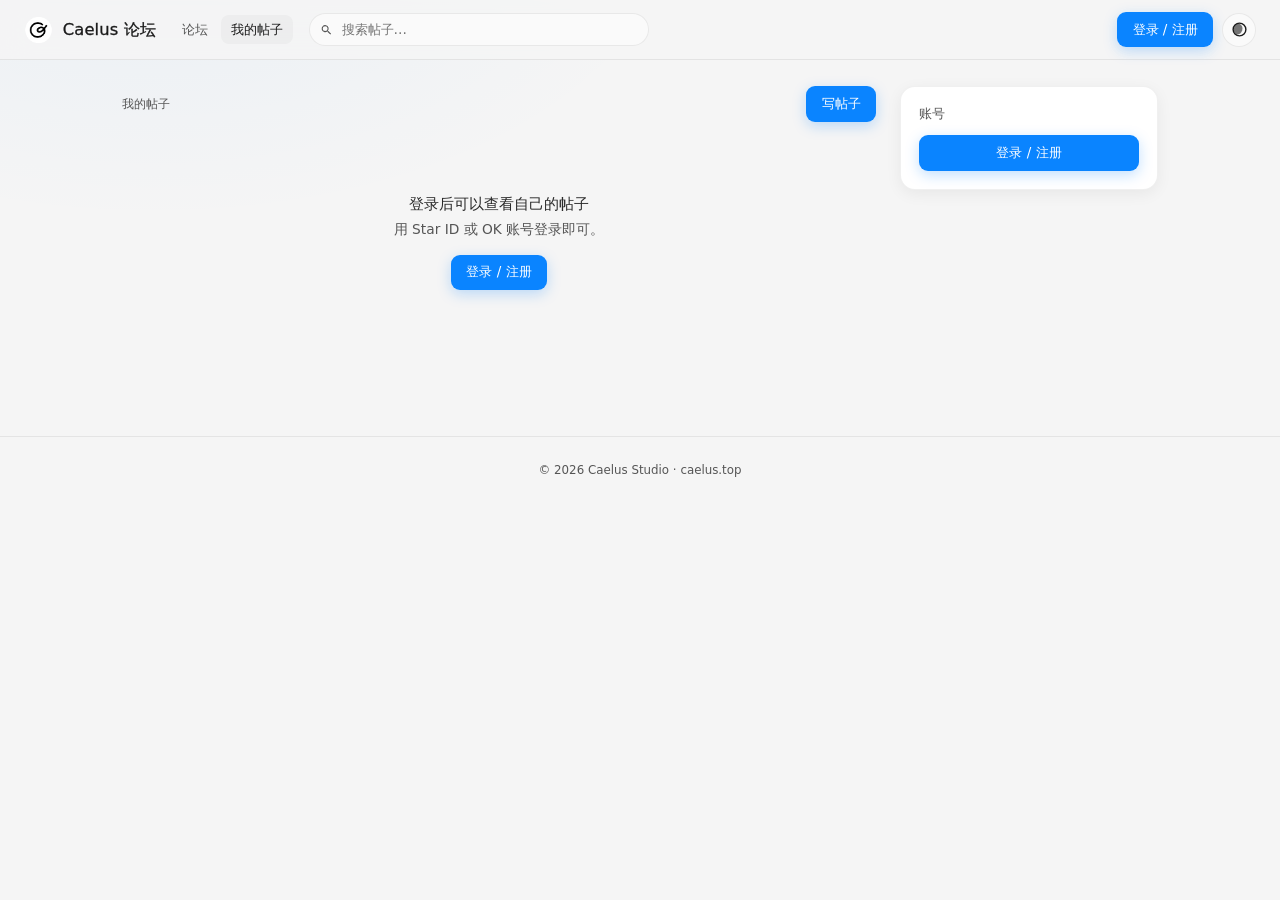
==== mine.html @ 3c16816c "蓝 V 挪到昵称右侧（卡片/顶栏/作者盒/评论四处插入点同步）" ====
<!DOCTYPE html>
<html lang="zh-CN">
<head>
<meta charset="UTF-8">
<meta name="viewport" content="width=device-width, initial-scale=1">
<title>我的帖子 · Caelus 论坛</title>
<link rel="icon" href="/assets/favicon.png" type="image/png">
<link rel="stylesheet" href="https://www.caelus.top/fonts/opposans40/result.css">
<link rel="stylesheet" href="/assets/forum.css?v=20261004g">
<script>(function(){try{var t=localStorage.getItem('theme')||(window.matchMedia('(prefers-color-scheme: dark)').matches?'dark':'light');document.documentElement.setAttribute('data-theme',t);}catch(e){}})();</script>
</head>
<body>
<div class="wrap">
  <div class="main">
    <div class="toolbar">
      <span class="count-note" id="note">我的帖子</span>
      <span class="grow"></span>
      <a class="btn btn-primary" href="/new.html">写帖子</a>
    </div>
    <div class="post-list" id="list"><div class="skel"></div><div class="skel"></div></div>
  </div>

  <aside class="side">
    <div class="card" id="meCard">
      <div class="card-title">账号</div>
      <div id="meBox" class="helper">加载中…</div>
    </div>
  </aside>
</div>

<footer class="foot">
  © 2026 Caelus Studio · <a href="https://www.caelus.top/">caelus.top</a>
</footer>

<script src="/assets/forum.js?v=20261004g"></script>
<script>
(function () {
  var listEl = Forum.q('#list');

  function card(p) {
    return '<a class="post-card" href="/post.html?id=' + encodeURIComponent(p.id) + '"' +
      (p.hidden ? ' style="opacity:.55"' : '') + '>' +
      '<div class="pc-head">' +
        '<div class="who">' + (p.category ? '<span class="cat-badge">' + Forum.esc(p.category) + '</span>' : '') +
          '<b>' + Forum.esc(p.title) + '</b>' + (p.hidden ? '<span class="tag plain">已删除</span>' : '') + '</div>' +
        '<span class="pc-time">' + Forum.timeAgo(p.createdAt) + '</span>' +
      '</div>' +
      (p.excerpt ? '<p class="pc-excerpt">' + Forum.esc(p.excerpt) + '</p>' : '') +
      '<div class="pc-foot">' +
        '<div class="tags">' + Forum.tagsHtml(p.tags) + '</div>' +
        '<div class="pc-stats">' +
          '<i><svg viewBox="0 0 24 24"><path d="M12 21s-7.5-4.6-9.3-8.5C1.2 9.2 3 5.9 6.3 5.3c2-.4 4 .5 5.7 2.6 1.7-2.1 3.7-3 5.7-2.6 3.3.6 5.1 3.9 3.6 7.2C19.5 16.4 12 21 12 21z"/></svg>' + p.likes + '</i>' +
          '<i>' + p.comments + ' 条评论</i>' +
          '<i>' + (p.views || 0) + ' 次阅读</i>' +
        '</div>' +
      '</div>' +
    '</a>';
  }

  function renderMe() {
    var u = Forum.me();
    var box = Forum.q('#meBox');
    if (!u) { box.innerHTML = '<button class="btn btn-primary" id="mLogin" style="width:100%">登录 / 注册</button>'; Forum.q('#mLogin').onclick = function () { Forum.openLogin(); }; return; }
    box.innerHTML =
      '<div class="who" style="margin-bottom:6px">' + Forum.avatarHtml(u, 'lg') + '<div><div style="font-size:.86rem">' + Forum.esc(u.nickname || 'Star ID 用户') +  + Forum.vBadge(u) + '</div>' +
        '<div style="font-size:.7rem;color:var(--text-muted);font-family:ui-monospace,Menlo,monospace">' + Forum.esc(u.starId || '') + '</div></div></div>' +
      '<a class="btn btn-ghost" href="https://www.caelus.top/account/" style="width:100%;margin-top:10px">账号中心</a>';
  }

  function load() {
    renderMe();
    if (!Forum.me()) {
      listEl.innerHTML = '<div class="empty"><b>登录后可以查看自己的帖子</b>' +
        '用 Star ID 或 OK 账号登录即可。<div style="margin-top:16px"><button class="btn btn-primary" id="lLogin">登录 / 注册</button></div></div>';
      Forum.q('#lLogin').onclick = function () { Forum.openLogin(); };
      return;
    }
    var p = new URLSearchParams({ token: Forum.token() });
    Forum.api('/api/forum/mine?' + p.toString()).then(function (d) {
      if (!d || !d.ok) { listEl.innerHTML = '<div class="empty"><b>加载失败</b>' + Forum.esc((d && d.error) || '') + '</div>'; return; }
      Forum.q('#note').textContent = '我的帖子 · 共 ' + d.total + ' 篇';
      if (!d.posts.length) {
        listEl.innerHTML = '<div class="empty"><b>还没有发过帖子</b>去论坛看看，或者直接写一篇。<div style="margin-top:16px"><a class="btn btn-primary" href="/new.html">写帖子</a></div></div>';
        return;
      }
      listEl.innerHTML = d.posts.map(card).join('');
    }).catch(function () { listEl.innerHTML = '<div class="empty"><b>网络异常</b>请稍后刷新重试。</div>'; });
  }

  Forum.init({
    active: 'mine',
    onReady: load,
    onLogin: load
  });
})();
</script>
</body>
</html>
---- assets/forum.css ----
/* Caelus 论坛 —— 主题变量沿用主站 theme.css，保证全站观感一致 */
:root {
  --bg-primary: #0b0b0b;
  --bg-secondary: #0b0b0b;
  --bg-card: #111;
  --bg-elevated: #171717;
  --text-primary: #f0f0f0;
  --text-secondary: #d0d0d0;
  --text-muted: #888;
  --border-color: rgba(255,255,255,0.06);
  --border-card: rgba(255,255,255,0.06);
  --shadow-card: 0 4px 16px rgba(0,0,0,0.3);
  --shadow-pop: 0 18px 50px rgba(0,0,0,0.55);
  --tag-bg: #0a1e33;
  --tag-color: #7db8e8;
  --tag-border: rgba(80,160,220,0.15);
  --accent: #0a84ff;
  --accent-soft: rgba(10,132,255,0.13);
  --accent-line: rgba(10,132,255,0.35);
  --danger: #ff6b6b;
  --card-hover-border: rgba(255,255,255,0.13);
  --input-bg: rgba(255,255,255,0.035);
  --hover-bg: rgba(255,255,255,0.045);
  --avatar-bg: #232323;
  --glow: rgba(10,132,255,0.07);
}
[data-theme="light"] {
  --bg-primary: #f5f5f5;
  --bg-secondary: #ffffff;
  --bg-card: #ffffff;
  --bg-elevated: #ffffff;
  --text-primary: #1a1a1a;
  --text-secondary: #2a2a2a;
  --text-muted: #555;
  --border-color: rgba(0,0,0,0.07);
  --border-card: rgba(0,0,0,0.06);
  --shadow-card: 0 4px 16px rgba(0,0,0,0.06);
  --shadow-pop: 0 18px 50px rgba(0,0,0,0.16);
  --tag-bg: #e6f0ff;
  --tag-color: #0a4a7a;
  --tag-border: rgba(30,120,200,0.15);
  --accent: #0a84ff;
  --accent-soft: rgba(10,132,255,0.1);
  --accent-line: rgba(10,132,255,0.3);
  --danger: #d93636;
  --card-hover-border: rgba(0,0,0,0.13);
  --input-bg: #fafafa;
  --hover-bg: rgba(0,0,0,0.03);
  --avatar-bg: #e8e8e8;
  --glow: rgba(10,132,255,0.05);
}

* { box-sizing: border-box; }
html, body { margin: 0; padding: 0; }
body {
  background: var(--bg-primary);
  color: var(--text-primary);
  font-family: 'OPPO Sans 4.0', 'PingFang SC', 'Microsoft YaHei', system-ui, sans-serif;
  font-weight: 400;
  -webkit-font-smoothing: antialiased;
  min-height: 100vh;
  background-image: radial-gradient(760px 420px at 12% -8%, var(--glow), transparent 70%);
  background-attachment: fixed;
}
h1, h2, h3, h4 { font-weight: 500; -webkit-text-stroke: .3px currentColor; margin: 0; }
a { color: inherit; text-decoration: none; }
button { font-family: inherit; }
input, textarea, select { font-family: inherit; }
::selection { background: var(--accent-soft); }

::-webkit-scrollbar { width: 8px; height: 8px; }
::-webkit-scrollbar-track { background: transparent; }
::-webkit-scrollbar-thumb { background: rgba(255,255,255,0.22); border-radius: 4px; }
[data-theme="light"] ::-webkit-scrollbar-thumb { background: rgba(0,0,0,0.2); }

/* ===== 顶栏 ===== */
.topbar {
  position: sticky; top: 0; z-index: 60;
  display: flex; align-items: center; gap: 16px;
  padding: 12px 24px;
  border-bottom: 1px solid var(--border-color);
  background: rgba(11,11,11,0.82);
  backdrop-filter: blur(14px); -webkit-backdrop-filter: blur(14px);
}
[data-theme="light"] .topbar { background: rgba(245,245,245,0.85); }
.tb-brand { display: flex; align-items: center; gap: 10px; flex: none; }
.tb-brand img { height: 26px; width: auto; }
.tb-brand b { font-size: 1.02rem; font-weight: 500; letter-spacing: .01em; -webkit-text-stroke: .3px currentColor; }
.tb-brand span { font-size: .72rem; color: var(--text-muted); }
.tb-nav { display: flex; align-items: center; gap: 4px; flex: none; }
.tb-nav a {
  font-size: .84rem; color: var(--text-muted); padding: .34rem .6rem; border-radius: 8px;
  transition: color .2s, background .2s;
}
.tb-nav a:hover { color: var(--text-primary); background: var(--hover-bg); }
.tb-nav a.on { color: var(--text-primary); background: var(--hover-bg); }
.tb-search { flex: 1 1 auto; max-width: 340px; position: relative; }
.tb-search input {
  width: 100%; padding: .5rem .8rem .5rem 2rem; border-radius: 999px;
  border: 1px solid var(--border-color); background: var(--input-bg); color: var(--text-primary);
  font-size: .84rem; outline: none; transition: border-color .2s, background .2s;
}
.tb-search input:focus { border-color: var(--accent-line); background: var(--bg-card); }
.tb-search svg { position: absolute; left: 11px; top: 50%; transform: translateY(-50%); width: 13px; height: 13px; fill: var(--text-muted); }
.tb-right { display: flex; align-items: center; gap: 9px; flex: none; margin-left: auto; }

.btn {
  display: inline-flex; align-items: center; justify-content: center; gap: 6px;
  padding: .48rem .9rem; border-radius: 9px; border: 1px solid transparent;
  font-size: .84rem; background: transparent; color: var(--text-primary);
  cursor: pointer; transition: all .2s; white-space: nowrap;
}
.btn-primary { background: var(--accent); color: #fff; box-shadow: 0 4px 14px rgba(10,132,255,0.25); }
.btn-primary:hover { filter: brightness(1.08); transform: translateY(-1px); }
.btn-ghost { border-color: var(--border-color); background: var(--input-bg); color: var(--text-secondary); }
.btn-ghost:hover { border-color: var(--card-hover-border); color: var(--text-primary); }
.btn:disabled { opacity: .55; cursor: default; transform: none; }

.theme-toggle {
  width: 34px; height: 34px; border-radius: 50%; flex: none;
  display: flex; align-items: center; justify-content: center;
  background: var(--input-bg); border: 1px solid var(--border-color);
  color: var(--text-primary); cursor: pointer; transition: all .25s;
}
.theme-toggle:hover { transform: scale(1.07); }
.theme-toggle svg { width: 17px; height: 17px; fill: currentColor; transition: transform .4s cubic-bezier(.34,1.56,.64,1); }
.theme-toggle:hover svg { transform: rotate(30deg); }

.me-chip { display: flex; align-items: center; gap: 8px; padding: 3px 9px 3px 3px; border-radius: 999px; border: 1px solid var(--border-color); background: var(--input-bg); cursor: pointer; }
.me-chip:hover { border-color: var(--card-hover-border); }
.me-chip b { font-size: .8rem; font-weight: 400; max-width: 96px; overflow: hidden; text-overflow: ellipsis; white-space: nowrap; }

/* ===== 布局 ===== */
.wrap {
  max-width: 1080px; margin: 0 auto; padding: 26px 22px 90px;
  display: grid; grid-template-columns: minmax(0,1fr) 258px; gap: 24px; align-items: start;
}
.main { min-width: 0; }
.side { display: flex; flex-direction: column; gap: 16px; position: sticky; top: 74px; }

.card {
  background: var(--bg-card); border: 1px solid var(--border-card); border-radius: 15px;
  box-shadow: var(--shadow-card); padding: 18px;
}
.card-title {
  display: flex; align-items: center; justify-content: space-between;
  font-size: .82rem; color: var(--text-muted); margin-bottom: 12px; letter-spacing: .02em;
}

/* ===== 工具栏 ===== */
.toolbar { display: flex; align-items: center; gap: 10px; margin-bottom: 16px; flex-wrap: wrap; }
.seg { display: flex; gap: 2px; padding: 3px; border-radius: 10px; background: var(--input-bg); border: 1px solid var(--border-color); }
.seg button {
  border: 0; background: transparent; color: var(--text-muted); font-size: .82rem;
  padding: .34rem .78rem; border-radius: 7px; cursor: pointer; transition: all .2s;
}
.seg button.on { background: var(--bg-card); color: var(--text-primary); box-shadow: 0 2px 8px rgba(0,0,0,0.18); }
.toolbar .grow { flex: 1 1 auto; }
.count-note { font-size: .78rem; color: var(--text-muted); }

/* ===== 帖子列表 ===== */
.post-list { display: flex; flex-direction: column; gap: 12px; }
.post-card {
  display: block; background: var(--bg-card); border: 1px solid var(--border-card);
  border-radius: 15px; padding: 17px 18px; box-shadow: var(--shadow-card);
  transition: border-color .2s, transform .2s, box-shadow .2s;
}
.post-card:hover { border-color: var(--card-hover-border); transform: translateY(-1px); box-shadow: 0 10px 26px rgba(0,0,0,0.22); }
[data-theme="light"] .post-card:hover { box-shadow: 0 10px 26px rgba(0,0,0,0.09); }
.pc-head { display: flex; align-items: center; gap: 9px; margin-bottom: 10px; }
.pc-head .pc-time { font-size: .74rem; color: var(--text-muted); margin-left: auto; flex: none; }
.pc-title { font-size: 1.02rem; line-height: 1.45; margin-bottom: 7px; }
.post-card:hover .pc-title { color: var(--accent); }
.pc-excerpt {
  font-size: .84rem; line-height: 1.68; color: var(--text-secondary);
  display: -webkit-box; -webkit-line-clamp: 2; -webkit-box-orient: vertical; overflow: hidden;
  margin-bottom: 12px;
}
.pc-foot { display: flex; align-items: center; gap: 8px; flex-wrap: wrap; }
.pc-stats { margin-left: auto; display: flex; align-items: center; gap: 14px; font-size: .78rem; color: var(--text-muted); flex: none; }
mark.hl {
  background: var(--accent-soft); color: inherit;
  border-radius: 3px; padding: 0 1px;
}
.match-note {
  font-size: .76rem; line-height: 1.6; color: var(--text-muted);
  margin: -4px 0 12px; padding-left: 8px; border-left: 2px solid var(--border-color);
  display: -webkit-box; -webkit-line-clamp: 2; -webkit-box-orient: vertical; overflow: hidden;
}
.match-note mark.hl { color: var(--text-secondary); }
.pc-stats i { display: inline-flex; align-items: center; gap: 5px; font-style: normal; }
.pc-stats svg { width: 13px; height: 13px; fill: currentColor; opacity: .8; }
.pc-stats .liked { color: var(--accent); }
.pc-stats .liked svg { opacity: 1; }

/* ===== 标签 ===== */
.tags { display: flex; gap: 6px; flex-wrap: wrap; }
.tag {
  font-size: .72rem; padding: .2rem .55rem; border-radius: 999px;
  background: var(--tag-bg); color: var(--tag-color); border: 1px solid var(--tag-border);
  transition: filter .2s; cursor: pointer;
}
.tag:hover { filter: brightness(1.18); }
.tag.plain { background: var(--input-bg); color: var(--text-muted); border-color: var(--border-color); }
.tag-list { display: flex; flex-wrap: wrap; gap: 7px; }
.tag-list .tag { display: inline-flex; align-items: center; gap: 5px; }
.tag-list .tag em { font-style: normal; opacity: .6; font-size: .68rem; }

/* ===== 头像 ===== */
.av {
  width: 27px; height: 27px; border-radius: 50%; flex: none; object-fit: cover;
  background: var(--avatar-bg); display: inline-flex; align-items: center; justify-content: center;
  font-size: .74rem; color: var(--text-secondary); overflow: hidden;
  border: 1px solid var(--border-color);
}
.av.sm { width: 22px; height: 22px; font-size: .68rem; }
.av.lg { width: 38px; height: 38px; font-size: .92rem; }
/* 认证蓝 V（跟在昵称右侧） */
.vbadge { display: inline-flex; flex: none; width: 15px; height: 15px; vertical-align: middle; margin-left: 4px; }
.vbadge svg { width: 100%; height: 100%; display: block; }
b + .vbadge { margin-left: -4px; margin-right: -4px; }
.who { display: flex; align-items: center; gap: 8px; min-width: 0; }
.who b { font-weight: 400; font-size: .82rem; white-space: nowrap; }
.who .sid { font-size: .7rem; color: var(--text-muted); font-family: ui-monospace, SFMono-Regular, Menlo, monospace; }

/* ===== 主题标签条 ===== */
/* ===== 行标签（分类 / 话题，避免两行混淆） ===== */
.row-label {
  flex: none; align-self: center; font-size: .72rem; color: var(--text-muted);
  padding: .3rem .15rem .3rem 0; letter-spacing: .08em; user-select: none;
}
.chips { display: flex; gap: 8px; flex-wrap: wrap; margin-bottom: 16px; }
.chip {
  font-size: .78rem; padding: .3rem .7rem; border-radius: 999px; cursor: pointer;
  border: 1px solid var(--border-color); background: var(--input-bg); color: var(--text-muted);
  transition: all .2s;
}
.chip:hover { color: var(--text-primary); border-color: var(--card-hover-border); }
.chip.on { background: var(--accent-soft); border-color: var(--accent-line); color: var(--accent); }

/* ===== 帖子详情 ===== */
.post-full { padding: 24px 24px 20px; }
.post-full h1 { font-size: 1.42rem; line-height: 1.42; margin-bottom: 14px; }
.post-full .pc-head { margin-bottom: 0; }
.post-body {
  font-size: .94rem; line-height: 1.85; color: var(--text-secondary);
  white-space: pre-wrap; word-break: break-word; margin: 18px 0 4px;
}
.post-body a { color: var(--accent); text-decoration: underline; text-underline-offset: 3px; }
.content-bar {
  display: flex; align-items: center; gap: 10px; margin-top: 20px; padding-top: 16px;
  border-top: 1px solid var(--border-color);
}
.like-btn {
  display: inline-flex; align-items: center; gap: 6px; padding: .42rem .85rem; border-radius: 999px;
  border: 1px solid var(--border-color); background: var(--input-bg); color: var(--text-secondary);
  font-size: .82rem; cursor: pointer; transition: all .2s;
}
.like-btn:hover { border-color: var(--accent-line); color: var(--accent); }
.like-btn.on { background: var(--accent-soft); border-color: var(--accent-line); color: var(--accent); }
.like-btn svg { width: 14px; height: 14px; fill: currentColor; }

/* ===== 评论 ===== */
.cmt { display: flex; gap: 11px; padding: 15px 0; border-top: 1px solid var(--border-color); }
.cmt:first-child { border-top: 0; }
.cmt-main { flex: 1 1 auto; min-width: 0; }
.cmt-body { font-size: .86rem; line-height: 1.75; color: var(--text-secondary); white-space: pre-wrap; word-break: break-word; margin: 6px 0 0; }
.cmt-foot { display: flex; align-items: center; gap: 14px; margin-top: 7px; font-size: .74rem; color: var(--text-muted); }
.cmt-foot button { border: 0; background: transparent; color: inherit; cursor: pointer; font-size: .74rem; padding: 0; display: inline-flex; align-items: center; gap: 4px; }
.cmt-foot button:hover { color: var(--accent); }
.cmt-foot .on { color: var(--accent); }
.cmt-foot svg { width: 12px; height: 12px; fill: currentColor; }
.reply-ref { font-size: .74rem; color: var(--text-muted); margin-top: 4px; }
.reply-ref b { color: var(--accent); font-weight: 400; }

/* ===== 编辑器 ===== */
.editor { padding: 18px; }
.editor input[type="text"], .editor textarea, .field input, .field textarea {
  width: 100%; border: 1px solid var(--border-color); border-radius: 11px;
  background: var(--input-bg); color: var(--text-primary); padding: .62rem .8rem;
  font-size: .88rem; outline: none; transition: border-color .2s, background .2s;
}
.editor input[type="text"]:focus, .editor textarea:focus, .field input:focus, .field textarea:focus {
  border-color: var(--accent-line); background: var(--bg-card);
}
.editor textarea { min-height: 230px; resize: vertical; line-height: 1.7; }
.editor input.title-in { font-size: 1.02rem; font-weight: 500; -webkit-text-stroke: .3px currentColor; }
.ed-field { margin-bottom: 12px; }
.ed-label { font-size: .78rem; color: var(--text-muted); margin-bottom: 7px; }
.ed-foot { display: flex; align-items: center; gap: 12px; margin-top: 14px; flex-wrap: wrap; }
.helper { font-size: .74rem; color: var(--text-muted); }

/* ===== 空态 / 加载 ===== */
.empty { text-align: center; padding: 56px 20px; color: var(--text-muted); font-size: .86rem; }
.empty b { display: block; font-size: .95rem; color: var(--text-secondary); font-weight: 400; margin-bottom: 6px; }
.skel { height: 96px; border-radius: 15px; border: 1px solid var(--border-card); background: var(--bg-card); opacity: .55; animation: pulse 1.4s infinite ease-in-out; }
@keyframes pulse { 0%,100% { opacity: .45 } 50% { opacity: .8 } }

/* ===== 弹窗 ===== */
.modal {
  position: fixed; inset: 0; z-index: 200; display: flex; align-items: center; justify-content: center;
  background: rgba(0,0,0,0.6); backdrop-filter: blur(4px); padding: 20px;
}
.modal[hidden] { display: none; }
.modal-box {
  width: 100%; max-width: 400px; background: var(--bg-elevated); border: 1px solid var(--border-color);
  border-radius: 18px; padding: 24px; box-shadow: var(--shadow-pop);
}
.modal-box h3 { font-size: 1.02rem; margin-bottom: 6px; }
.modal-box .sub { font-size: .78rem; color: var(--text-muted); line-height: 1.6; margin-bottom: 18px; }
.field { margin-bottom: 12px; }
.field label { display: block; font-size: .78rem; color: var(--text-muted); margin-bottom: 5px; }
.ok-btn {
  width: 100%; display: flex; align-items: center; justify-content: center; gap: 9px;
  padding: .62rem; border-radius: 11px; border: 1px solid var(--border-color);
  background: var(--input-bg); color: var(--text-primary); font-size: .86rem;
  cursor: pointer; transition: all .2s; margin-top: 4px;
}
.ok-btn:hover { border-color: var(--accent-line); }
.ok-btn img { height: 17px; width: auto; border-radius: 4px; }
.divider { display: flex; align-items: center; gap: 10px; margin: 16px 0 12px; color: var(--text-muted); font-size: .72rem; }
.divider::before, .divider::after { content: ''; flex: 1 1 auto; height: 1px; background: var(--border-color); }
.msg { font-size: .78rem; line-height: 1.6; margin: 10px 0 0; min-height: 1.2em; }
.msg.err { color: var(--danger); }
.msg.ok { color: #3fbf7f; }
.link-btn { border: 0; background: transparent; color: var(--accent); font-size: .78rem; cursor: pointer; padding: 0; }
.link-btn:hover { text-decoration: underline; }

/* ===== 页脚 ===== */
.foot {
  border-top: 1px solid var(--border-color); padding: 22px 24px 30px;
  text-align: center; font-size: .74rem; color: var(--text-muted); line-height: 1.9;
}
.foot a:hover { color: var(--text-secondary); }

/* ===== 响应式 ===== */
@media (max-width: 900px) {
  .wrap { grid-template-columns: 1fr; gap: 18px; padding: 18px 15px 70px; }
  .side { position: static; }
  .tb-nav { display: none; }
  .tb-search { max-width: none; }
  .post-full { padding: 20px 17px 16px; }
  .post-full h1 { font-size: 1.24rem; }
}
@media (max-width: 620px) {
  .topbar { padding: 10px 14px; gap: 10px; }
  .tb-search { order: 3; flex-basis: 100%; max-width: none; }
  .topbar { flex-wrap: wrap; }
  .me-chip b { display: none; }
  .pc-time { font-size: .7rem; }
  .md-bar { flex-wrap: wrap; }
}

/* ===== 自定义圆形光标（与主站一致） ===== */
html, body { cursor: none; }
a, button, .post-card, .chip, .tag, .me-chip, .theme-toggle, .card-title { cursor: none !important; }
input, textarea, select, [contenteditable="true"] { cursor: auto !important; }
.custom-cursor {
  position: fixed; top: 0; left: 0; width: 20px; height: 20px;
  border-radius: 50%; background: rgba(255,255,255,0.15);
  backdrop-filter: blur(6px); -webkit-backdrop-filter: blur(6px);
  border: 1px solid rgba(255,255,255,0.3); box-shadow: 0 0 20px rgba(255,255,255,0.05);
  pointer-events: none; z-index: 9999; transform: translate(-50%,-50%);
  transition: width .2s, height .2s, background .2s, border-color .2s, opacity .2s;
  opacity: 0; will-change: transform;
}
.custom-cursor.on { opacity: 1; }
[data-theme="light"] .custom-cursor {
  background: rgba(0,0,0,0.06); border-color: rgba(0,0,0,0.15); box-shadow: 0 0 20px rgba(0,0,0,0.03);
}
.custom-cursor.clicked { width: 8px; height: 8px; background: rgba(255,255,255,0.3); border-color: rgba(255,255,255,0.6); }
[data-theme="light"] .custom-cursor.clicked { background: rgba(0,0,0,0.15); border-color: rgba(0,0,0,0.3); }
.custom-cursor.hover { width: 28px; height: 28px; background: rgba(255,255,255,0.08); border-color: rgba(255,255,255,0.15); }
[data-theme="light"] .custom-cursor.hover { background: rgba(0,0,0,0.04); border-color: rgba(0,0,0,0.08); }
/* 按下优先于悬停：否则点链接时被 .hover 覆盖，看不出按下反馈 */
.custom-cursor.hover.clicked { width: 8px; height: 8px; }
.custom-cursor.over-text { opacity: 0; }
@media (pointer: coarse) {
  .custom-cursor { display: none !important; }
  html, body, a, button { cursor: auto !important; }
}

/* ===== 帖子分类 ===== */
.cat-chips { display: flex; gap: 7px; flex-wrap: wrap; margin-bottom: 9px; }
.cat-chip {
  border: 1px solid var(--border-color); background: var(--input-bg); color: var(--text-secondary);
  border-radius: 999px; padding: .28rem .74rem; font-size: .8rem; cursor: pointer;
  transition: all .2s; font-family: inherit;
}
.cat-chip:hover { border-color: var(--card-hover-border); color: var(--text-primary); }
.cat-chip.on { background: var(--accent-soft); border-color: var(--accent-line); color: var(--accent); }
.cat-chip em { font-style: normal; opacity: .55; margin-left: 4px; font-size: .72rem; }
.cat-badge {
  display: inline-flex; align-items: center; padding: 1px 8px; border-radius: 6px;
  font-size: .72rem; line-height: 1.7; background: var(--accent-soft); color: var(--accent);
  border: 1px solid var(--accent-line); white-space: nowrap; flex: none;
}
.cat-picker { display: flex; gap: 7px; flex-wrap: wrap; }
.cat-picker button {
  border: 1px solid var(--border-color); background: var(--input-bg); color: var(--text-secondary);
  border-radius: 999px; padding: .32rem .82rem; font-size: .82rem; cursor: pointer;
  transition: all .2s; font-family: inherit;
}
.cat-picker button:hover { border-color: var(--card-hover-border); color: var(--text-primary); }
.cat-picker button.on { background: var(--accent-soft); border-color: var(--accent-line); color: var(--accent); }

/* ===== Markdown 渲染（帖子正文 / 评论） ===== */
.post-body, .cmt-body { white-space: normal; }
.post-body > *:first-child, .cmt-body > *:first-child { margin-top: 0; }
.post-body > *:last-child, .cmt-body > *:last-child { margin-bottom: 0; }
.post-body p, .cmt-body p { margin: 0 0 .8em; }
.post-body p:last-child, .cmt-body p:last-child { margin-bottom: 0; }
.md-h {
  font-weight: 500; -webkit-text-stroke: .3px currentColor; line-height: 1.45;
  color: var(--text-primary); margin: 1.3em 0 .5em;
}
.md-h1 { font-size: 1.3rem; }
.md-h2 { font-size: 1.15rem; }
.md-h3 { font-size: 1.03rem; }
.md-h4, .md-h5, .md-h6 { font-size: .95rem; }
.md-quote {
  margin: .9em 0; padding: .55em .9em; border-left: 2px solid var(--accent-line);
  background: var(--input-bg); border-radius: 0 9px 9px 0; color: var(--text-muted);
}
.md-list { margin: .8em 0; padding-left: 1.4em; }
.md-list li { margin: .26em 0; }
.md-hr { border: 0; border-top: 1px solid var(--border-color); margin: 1.5em 0; }
.md-icode {
  font-family: ui-monospace, SFMono-Regular, Menlo, monospace; font-size: .86em;
  padding: .12em .38em; border-radius: 5px; background: var(--input-bg);
  border: 1px solid var(--border-color);
}
.md-pre {
  margin: .9em 0; padding: .8em 1em; border-radius: 11px; overflow-x: auto;
  background: var(--input-bg); border: 1px solid var(--border-color);
}
.md-pre code {
  font-family: ui-monospace, SFMono-Regular, Menlo, monospace; font-size: .82rem;
  line-height: 1.65; color: var(--text-secondary); white-space: pre;
}
.md-a { color: var(--accent); text-decoration: underline; text-underline-offset: 3px; }
.md-img { display: block; max-width: 100%; border-radius: 10px; margin: .7em 0; }
.md-table-wrap { overflow-x: auto; margin: .9em 0; }
.md-table { border-collapse: collapse; width: 100%; font-size: .85rem; }
.md-table th, .md-table td { border: 1px solid var(--border-color); padding: .42em .72em; text-align: left; }
.md-table th { background: var(--input-bg); color: var(--text-primary); font-weight: 500; }
.md-empty { font-size: .82rem; color: var(--text-muted); margin: 0; }

/* ===== Markdown 编辑器：编辑 / 预览 + 工具栏 ===== */
.md-bar { display: flex; align-items: center; gap: 10px; margin-bottom: 8px; }
.md-tabs {
  display: inline-flex; padding: 2px; border-radius: 9px;
  background: var(--input-bg); border: 1px solid var(--border-color);
}
.md-tabs button {
  border: 0; background: transparent; color: var(--text-muted); cursor: pointer;
  font-family: inherit; font-size: .78rem; padding: .26rem .78rem; border-radius: 7px;
  transition: all .18s;
}
.md-tabs button.on { background: var(--bg-card); color: var(--accent); }
.md-tools { display: flex; gap: 2px; flex-wrap: wrap; }
.md-tools button {
  width: 28px; height: 28px; display: inline-flex; align-items: center; justify-content: center;
  border: 1px solid transparent; background: transparent; color: var(--text-muted);
  border-radius: 7px; cursor: pointer; font-family: inherit; font-size: .76rem;
  transition: all .18s;
}
.md-tools button:hover { background: var(--input-bg); border-color: var(--border-color); color: var(--text-primary); }
.md-preview {
  min-height: 230px; padding: .8rem 1rem; border-radius: 11px;
  border: 1px solid var(--border-color); background: var(--bg-card);
  font-size: .9rem; line-height: 1.8; color: var(--text-secondary); overflow-wrap: break-word;
}
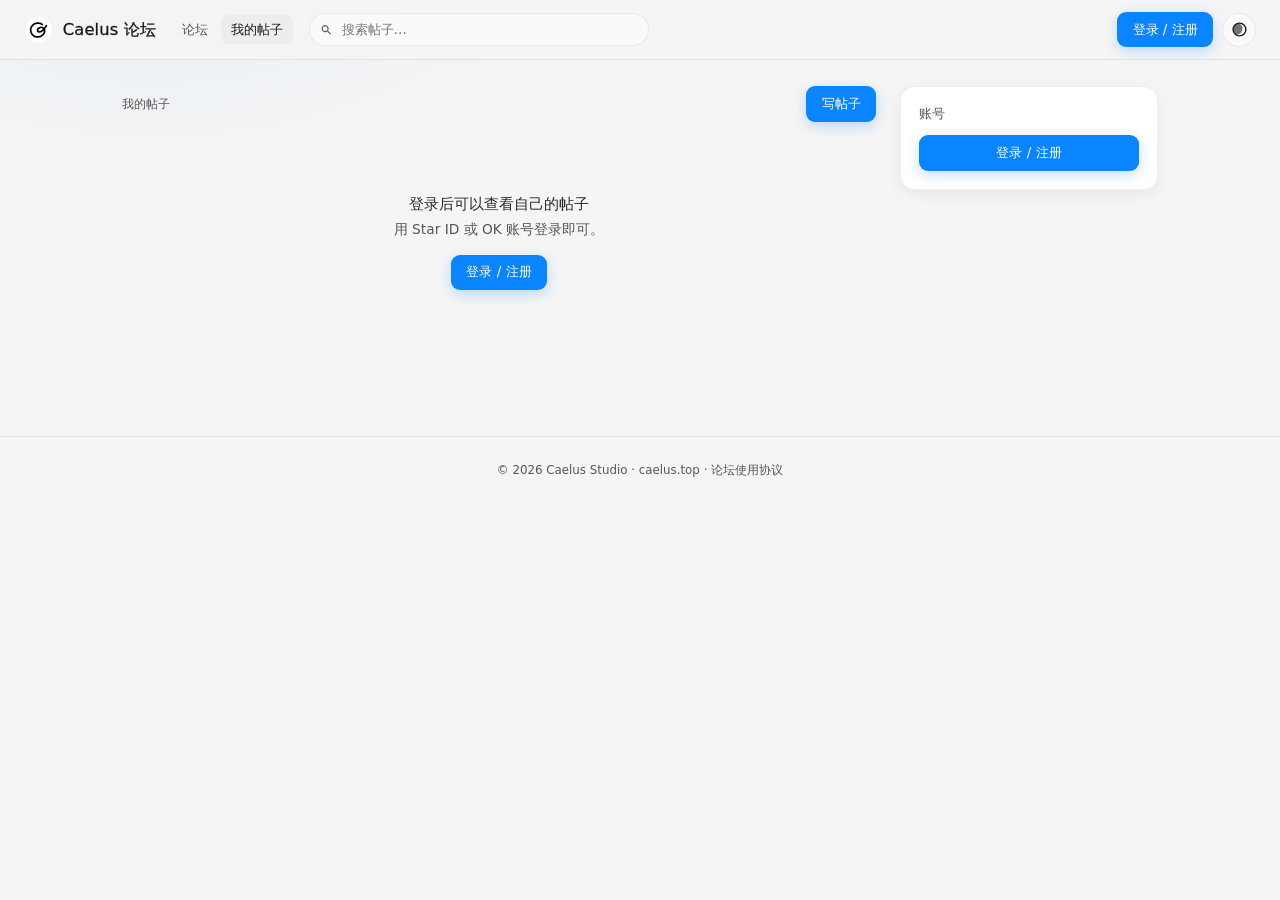
==== commit 502d751c: "论坛使用协议页（rules.html）+ 全站 footer 与发帖提示挂链接" ====
--- a/mine.html
+++ b/mine.html
@@ -6,7 +6,7 @@
 <title>我的帖子 · Caelus 论坛</title>
 <link rel="icon" href="/assets/favicon.png" type="image/png">
 <link rel="stylesheet" href="https://www.caelus.top/fonts/opposans40/result.css">
-<link rel="stylesheet" href="/assets/forum.css?v=20261004g">
+<link rel="stylesheet" href="/assets/forum.css?v=20261004i">
 <script>(function(){try{var t=localStorage.getItem('theme')||(window.matchMedia('(prefers-color-scheme: dark)').matches?'dark':'light');document.documentElement.setAttribute('data-theme',t);}catch(e){}})();</script>
 </head>
 <body>
@@ -25,14 +25,18 @@
       <div class="card-title">账号</div>
       <div id="meBox" class="helper">加载中…</div>
     </div>
+    <div class="card" id="followCard" style="display:none">
+      <div class="card-title">关注</div>
+      <div id="followBox" class="helper">加载中…</div>
+    </div>
   </aside>
 </div>
 
 <footer class="foot">
-  © 2026 Caelus Studio · <a href="https://www.caelus.top/">caelus.top</a>
+  © 2026 Caelus Studio · <a href="https://www.caelus.top/">caelus.top</a> · <a href="/rules.html">论坛使用协议</a>
 </footer>
 
-<script src="/assets/forum.js?v=20261004g"></script>
+<script src="/assets/forum.js?v=20261004i"></script>
 <script>
 (function () {
   var listEl = Forum.q('#list');
@@ -62,13 +66,42 @@
     var box = Forum.q('#meBox');
     if (!u) { box.innerHTML = '<button class="btn btn-primary" id="mLogin" style="width:100%">登录 / 注册</button>'; Forum.q('#mLogin').onclick = function () { Forum.openLogin(); }; return; }
     box.innerHTML =
-      '<div class="who" style="margin-bottom:6px">' + Forum.avatarHtml(u, 'lg') + '<div><div style="font-size:.86rem">' + Forum.esc(u.nickname || 'Star ID 用户') +  + Forum.vBadge(u) + '</div>' +
+      '<div class="who" style="margin-bottom:6px">' + Forum.avatarHtml(u, 'lg') + '<div><div style="font-size:.86rem">' + Forum.esc(u.nickname || 'Star ID 用户') + Forum.vBadge(u) + '</div>' +
         '<div style="font-size:.7rem;color:var(--text-muted);font-family:ui-monospace,Menlo,monospace">' + Forum.esc(u.starId || '') + '</div></div></div>' +
       '<a class="btn btn-ghost" href="https://www.caelus.top/account/" style="width:100%;margin-top:10px">账号中心</a>';
   }
 
+  function renderFollow() {
+    var card = Forum.q('#followCard'), box = Forum.q('#followBox');
+    if (!Forum.me()) { card.style.display = 'none'; return; }
+    card.style.display = '';
+    Forum.followlist().then(function (d) {
+      if (!d || !d.ok) { box.textContent = '加载失败，请刷新重试'; return; }
+      var item = function (x, canUnfollow) {
+        return '<div class="who" style="margin-bottom:8px">' + Forum.avatarHtml(x, 'sm') +
+          '<div style="min-width:0"><div style="font-size:.8rem">' + Forum.esc(x.nickname || '') + Forum.vBadge(x) + '</div>' +
+          '<div class="sid" style="font-size:.68rem">' + Forum.esc(x.starId || '') + '</div></div>' +
+          (canUnfollow && x.starId ? '<button class="follow-btn sm on" data-sid="' + Forum.esc(x.starId) + '" style="margin-left:auto">已关注</button>' : '') +
+          '</div>';
+      };
+      box.innerHTML =
+        '<div style="font-size:.74rem;color:var(--text-muted);margin-bottom:6px">我的关注（' + d.following.length + '）</div>' +
+        (d.following.length ? d.following.map(function (x) { return item(x, true); }).join('') : '<div class="helper" style="margin-bottom:10px">还没有关注的人，去帖子页点「+ 关注」。</div>') +
+        '<div style="font-size:.74rem;color:var(--text-muted);margin:12px 0 6px">关注者（' + d.followers.length + '）</div>' +
+        (d.followers.length ? d.followers.map(function (x) { return item(x, false); }).join('') : '<div class="helper">还没有人关注你。</div>');
+      [].forEach.call(box.querySelectorAll('.follow-btn[data-sid]'), function (b) {
+        b.onclick = function () {
+          Forum.follow(b.getAttribute('data-sid'), 'unfollow').then(function (r) {
+            if (r && r.ok) renderFollow();
+          });
+        };
+      });
+    }).catch(function () { box.textContent = '加载失败，请刷新重试'; });
+  }
+
   function load() {
     renderMe();
+    renderFollow();
     if (!Forum.me()) {
       listEl.innerHTML = '<div class="empty"><b>登录后可以查看自己的帖子</b>' +
         '用 Star ID 或 OK 账号登录即可。<div style="margin-top:16px"><button class="btn btn-primary" id="lLogin">登录 / 注册</button></div></div>';
--- a/assets/forum.css
+++ b/assets/forum.css
@@ -219,6 +219,11 @@
 .vbadge { display: inline-flex; flex: none; width: 15px; height: 15px; vertical-align: middle; margin-left: 4px; }
 .vbadge svg { width: 100%; height: 100%; display: block; }
 b + .vbadge { margin-left: -4px; margin-right: -4px; }
+/* 关注按钮 */
+.follow-btn { flex: none; margin-left: auto; padding: 4px 14px; border-radius: 999px; border: 1px solid #1d9bf0; background: transparent; color: #1d9bf0; font-size: .74rem; cursor: pointer; }
+.follow-btn:hover { background: rgba(29,155,240,.08); }
+.follow-btn.on { border-color: var(--border-color); color: var(--text-muted); }
+.follow-btn.sm { margin-left: 2px; padding: 1px 9px; font-size: .66rem; }
 .who { display: flex; align-items: center; gap: 8px; min-width: 0; }
 .who b { font-weight: 400; font-size: .82rem; white-space: nowrap; }
 .who .sid { font-size: .7rem; color: var(--text-muted); font-family: ui-monospace, SFMono-Regular, Menlo, monospace; }
@@ -318,6 +323,9 @@
 }
 .ok-btn:hover { border-color: var(--accent-line); }
 .ok-btn img { height: 17px; width: auto; border-radius: 4px; }
+.ok-btn img.gslogo { height: 19px; width: auto; border-radius: 0; }
+.ok-btn img.oklogo { height: 15px; width: auto; border-radius: 0; filter: invert(1) brightness(1.5); }
+[data-theme="light"] .ok-btn img.oklogo { filter: none; }
 .divider { display: flex; align-items: center; gap: 10px; margin: 16px 0 12px; color: var(--text-muted); font-size: .72rem; }
 .divider::before, .divider::after { content: ''; flex: 1 1 auto; height: 1px; background: var(--border-color); }
 .msg { font-size: .78rem; line-height: 1.6; margin: 10px 0 0; min-height: 1.2em; }
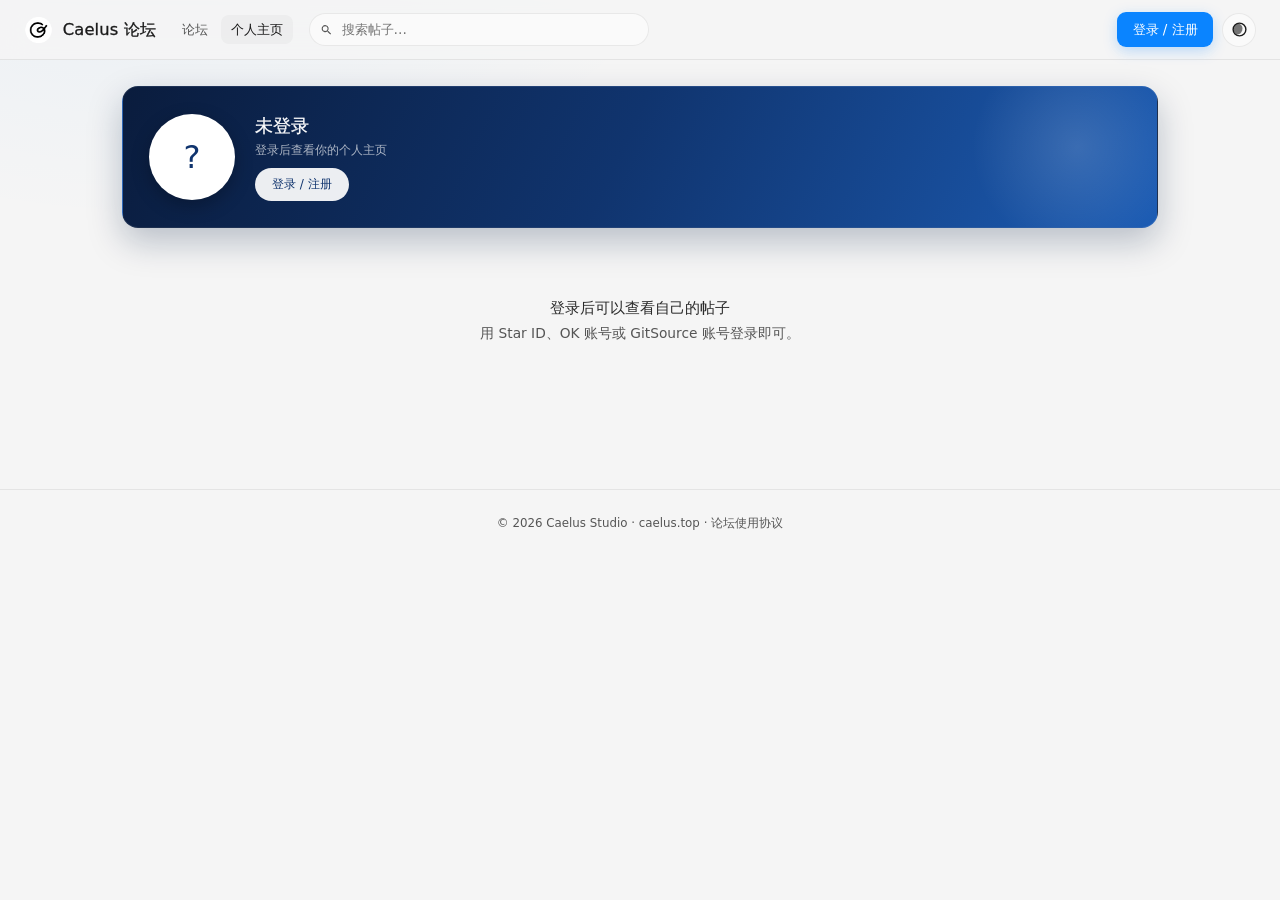
==== commit 0bbf4d6a: "我的帖子改版为个人主页：仿 OK 个人中心 banner（头像/昵称/蓝V/Caelus Studio 认证 pill/邮箱/Star ID/加入天数），下方我的帖子·关注·粉丝三个 tab，去掉侧边" ====
--- a/mine.html
+++ b/mine.html
@@ -3,43 +3,38 @@
 <head>
 <meta charset="UTF-8">
 <meta name="viewport" content="width=device-width, initial-scale=1">
-<title>我的帖子 · Caelus 论坛</title>
+<title>个人主页 · Caelus 论坛</title>
 <link rel="icon" href="/assets/favicon.png" type="image/png">
 <link rel="stylesheet" href="https://www.caelus.top/fonts/opposans40/result.css">
-<link rel="stylesheet" href="/assets/forum.css?v=20261004i">
+<link rel="stylesheet" href="/assets/forum.css?v=20261005a">
 <script>(function(){try{var t=localStorage.getItem('theme')||(window.matchMedia('(prefers-color-scheme: dark)').matches?'dark':'light');document.documentElement.setAttribute('data-theme',t);}catch(e){}})();</script>
 </head>
 <body>
-<div class="wrap">
+<div class="wrap single">
   <div class="main">
-    <div class="toolbar">
-      <span class="count-note" id="note">我的帖子</span>
-      <span class="grow"></span>
-      <a class="btn btn-primary" href="/new.html">写帖子</a>
+    <div id="banner" class="profile-banner"><div class="helper" style="color:rgba(255,255,255,.75)">加载中…</div></div>
+
+    <div class="pf-tabs" id="tabs" style="display:none">
+      <button data-tab="posts" class="on">我的帖子</button>
+      <button data-tab="following">关注</button>
+      <button data-tab="followers">粉丝</button>
     </div>
+
     <div class="post-list" id="list"><div class="skel"></div><div class="skel"></div></div>
+    <div id="people" style="display:none"><div class="skel"></div></div>
   </div>
-
-  <aside class="side">
-    <div class="card" id="meCard">
-      <div class="card-title">账号</div>
-      <div id="meBox" class="helper">加载中…</div>
-    </div>
-    <div class="card" id="followCard" style="display:none">
-      <div class="card-title">关注</div>
-      <div id="followBox" class="helper">加载中…</div>
-    </div>
-  </aside>
 </div>
 
 <footer class="foot">
   © 2026 Caelus Studio · <a href="https://www.caelus.top/">caelus.top</a> · <a href="/rules.html">论坛使用协议</a>
 </footer>
 
-<script src="/assets/forum.js?v=20261004i"></script>
+<script src="/assets/forum.js?v=20261005a"></script>
 <script>
 (function () {
-  var listEl = Forum.q('#list');
+  var listEl = Forum.q('#list'), peopleEl = Forum.q('#people'),
+      tabsEl = Forum.q('#tabs'), bannerEl = Forum.q('#banner'),
+      curTab = 'posts';
 
   function card(p) {
     return '<a class="post-card" href="/post.html?id=' + encodeURIComponent(p.id) + '"' +
@@ -61,63 +56,131 @@
     '</a>';
   }
 
-  function renderMe() {
+  /* ---------- banner 资料卡 ---------- */
+  function fmtDate(ts) {
+    if (!ts) return '';
+    var d = new Date(ts);
+    return d.getFullYear() + '-' + String(d.getMonth() + 1).padStart(2, '0') + '-' + String(d.getDate()).padStart(2, '0');
+  }
+  function renderBanner() {
     var u = Forum.me();
-    var box = Forum.q('#meBox');
-    if (!u) { box.innerHTML = '<button class="btn btn-primary" id="mLogin" style="width:100%">登录 / 注册</button>'; Forum.q('#mLogin').onclick = function () { Forum.openLogin(); }; return; }
-    box.innerHTML =
-      '<div class="who" style="margin-bottom:6px">' + Forum.avatarHtml(u, 'lg') + '<div><div style="font-size:.86rem">' + Forum.esc(u.nickname || 'Star ID 用户') + Forum.vBadge(u) + '</div>' +
-        '<div style="font-size:.7rem;color:var(--text-muted);font-family:ui-monospace,Menlo,monospace">' + Forum.esc(u.starId || '') + '</div></div></div>' +
-      '<a class="btn btn-ghost" href="https://www.caelus.top/account/" style="width:100%;margin-top:10px">账号中心</a>';
+    if (!u) {
+      bannerEl.innerHTML =
+        '<div class="pf-ava">?</div>' +
+        '<div style="min-width:0"><div class="pf-name">未登录</div>' +
+        '<div class="pf-days">登录后查看你的个人主页</div>' +
+        '<div style="margin-top:10px"><button class="pf-btn" id="bLogin">登录 / 注册</button></div></div>';
+      Forum.q('#bLogin').onclick = function () { Forum.openLogin(); };
+      return;
+    }
+    var ava = u.avatar
+      ? '<img class="pf-ava" src="' + Forum.esc(u.avatar) + '" alt="">'
+      : '<span class="pf-ava">' + Forum.esc(String(u.nickname || u.starId || '?').trim().charAt(0) || '?') + '</span>';
+    var days = '';
+    if (u.createdAt) {
+      var n = Math.max(1, Math.floor((Date.now() - u.createdAt) / 86400000));
+      days = '<div class="pf-days">已加入 ' + n + ' 天（' + fmtDate(u.createdAt) + ' 注册）</div>';
+    }
+    bannerEl.innerHTML =
+      ava +
+      '<div style="min-width:0">' +
+        '<div class="pf-name">' + Forum.esc(u.nickname || 'Star ID 用户') + Forum.vBadge(u) +
+          (u.verified ? '<span class="pf-pill">' + Forum.V_SVG + 'Caelus Studio</span>' : '') +
+        '</div>' +
+        '<div class="pf-meta">' +
+          (u.email ? '<span><i>✉</i>' + Forum.esc(u.email) + '</span>' : '') +
+          '<span><i>ID</i><span style="font-family:ui-monospace,Menlo,monospace">' + Forum.esc(u.starId || '') + '</span></span>' +
+        '</div>' + days +
+      '</div>' +
+      '<span class="grow"></span>' +
+      '<a class="pf-btn" href="/new.html">写帖子</a>' +
+      '<a class="pf-btn ghost" href="https://www.caelus.top/account/">账号中心</a>';
   }
 
-  function renderFollow() {
-    var card = Forum.q('#followCard'), box = Forum.q('#followBox');
-    if (!Forum.me()) { card.style.display = 'none'; return; }
-    card.style.display = '';
+  /* ---------- 关注 / 粉丝 ---------- */
+  function userRow(x, canUnfollow) {
+    var ava = x.avatar
+      ? '<img class="av lg" src="' + Forum.esc(x.avatar) + '" alt="">'
+      : '<span class="av lg">' + Forum.esc(String(x.nickname || '?').trim().charAt(0) || '?') + '</span>';
+    return '<div class="pf-user">' + ava +
+      '<div style="min-width:0">' +
+        '<div style="font-size:.84rem;display:flex;align-items:center;gap:4px">' + Forum.esc(x.nickname || '') + Forum.vBadge(x) + '</div>' +
+        '<div class="sid" style="font-size:.68rem">' + Forum.esc(x.starId || '') + '</div>' +
+      '</div>' +
+      (canUnfollow && x.starId ? '<button class="follow-btn sm on" data-sid="' + Forum.esc(x.starId) + '" style="margin-left:auto">已关注</button>' : '') +
+      '</div>';
+  }
+  function bindUnfollow(root) {
+    [].forEach.call(root.querySelectorAll('.follow-btn[data-sid]'), function (b) {
+      b.onclick = function () {
+        Forum.follow(b.getAttribute('data-sid'), 'unfollow').then(function (r) {
+          if (r && r.ok) loadPeople(curTab, true);
+        });
+      };
+    });
+  }
+  var followCache = null;
+  function loadPeople(tab, force) {
+    peopleEl.style.display = ''; listEl.style.display = 'none';
+    if (followCache && !force) { paintPeople(tab); return; }
+    peopleEl.innerHTML = '<div class="skel"></div>';
     Forum.followlist().then(function (d) {
-      if (!d || !d.ok) { box.textContent = '加载失败，请刷新重试'; return; }
-      var item = function (x, canUnfollow) {
-        return '<div class="who" style="margin-bottom:8px">' + Forum.avatarHtml(x, 'sm') +
-          '<div style="min-width:0"><div style="font-size:.8rem">' + Forum.esc(x.nickname || '') + Forum.vBadge(x) + '</div>' +
-          '<div class="sid" style="font-size:.68rem">' + Forum.esc(x.starId || '') + '</div></div>' +
-          (canUnfollow && x.starId ? '<button class="follow-btn sm on" data-sid="' + Forum.esc(x.starId) + '" style="margin-left:auto">已关注</button>' : '') +
-          '</div>';
-      };
-      box.innerHTML =
-        '<div style="font-size:.74rem;color:var(--text-muted);margin-bottom:6px">我的关注（' + d.following.length + '）</div>' +
-        (d.following.length ? d.following.map(function (x) { return item(x, true); }).join('') : '<div class="helper" style="margin-bottom:10px">还没有关注的人，去帖子页点「+ 关注」。</div>') +
-        '<div style="font-size:.74rem;color:var(--text-muted);margin:12px 0 6px">关注者（' + d.followers.length + '）</div>' +
-        (d.followers.length ? d.followers.map(function (x) { return item(x, false); }).join('') : '<div class="helper">还没有人关注你。</div>');
-      [].forEach.call(box.querySelectorAll('.follow-btn[data-sid]'), function (b) {
-        b.onclick = function () {
-          Forum.follow(b.getAttribute('data-sid'), 'unfollow').then(function (r) {
-            if (r && r.ok) renderFollow();
-          });
-        };
-      });
-    }).catch(function () { box.textContent = '加载失败，请刷新重试'; });
+      if (!d || !d.ok) { peopleEl.innerHTML = '<div class="empty"><b>加载失败</b>请刷新重试。</div>'; return; }
+      followCache = d;
+      paintPeople(tab);
+    }).catch(function () { peopleEl.innerHTML = '<div class="empty"><b>网络异常</b>请稍后刷新重试。</div>'; });
+  }
+  function paintPeople(tab) {
+    var d = followCache; if (!d) return;
+    var btn = tabsEl.querySelector('[data-tab="' + tab + '"]');
+    [].forEach.call(tabsEl.querySelectorAll('button'), function (b) { b.textContent = b.textContent.replace(/（\d+）$/, ''); });
+    var fb = tabsEl.querySelector('[data-tab="following"]'), wr = tabsEl.querySelector('[data-tab="followers"]');
+    fb.textContent = '关注（' + d.following.length + '）';
+    wr.textContent = '粉丝（' + d.followers.length + '）';
+    var list = tab === 'following' ? d.following : d.followers;
+    peopleEl.innerHTML = list.length
+      ? list.map(function (x) { return userRow(x, tab === 'following'); }).join('')
+      : '<div class="empty"><b>' + (tab === 'following' ? '还没有关注的人' : '还没有人关注你') + '</b>' +
+        (tab === 'following' ? '去帖子页点「+ 关注」。' : '多发帖子、多互动，就会有人来关注。') + '</div>';
+    bindUnfollow(peopleEl);
   }
 
-  function load() {
-    renderMe();
-    renderFollow();
+  /* ---------- 我的帖子 ---------- */
+  function loadPosts() {
+    peopleEl.style.display = 'none'; listEl.style.display = '';
     if (!Forum.me()) {
-      listEl.innerHTML = '<div class="empty"><b>登录后可以查看自己的帖子</b>' +
-        '用 Star ID 或 OK 账号登录即可。<div style="margin-top:16px"><button class="btn btn-primary" id="lLogin">登录 / 注册</button></div></div>';
-      Forum.q('#lLogin').onclick = function () { Forum.openLogin(); };
+      listEl.innerHTML = '<div class="empty"><b>登录后可以查看自己的帖子</b>用 Star ID、OK 账号或 GitSource 账号登录即可。</div>';
       return;
     }
     var p = new URLSearchParams({ token: Forum.token() });
     Forum.api('/api/forum/mine?' + p.toString()).then(function (d) {
       if (!d || !d.ok) { listEl.innerHTML = '<div class="empty"><b>加载失败</b>' + Forum.esc((d && d.error) || '') + '</div>'; return; }
-      Forum.q('#note').textContent = '我的帖子 · 共 ' + d.total + ' 篇';
+      var pb = tabsEl.querySelector('[data-tab="posts"]');
+      pb.textContent = '我的帖子（' + d.total + '）';
       if (!d.posts.length) {
         listEl.innerHTML = '<div class="empty"><b>还没有发过帖子</b>去论坛看看，或者直接写一篇。<div style="margin-top:16px"><a class="btn btn-primary" href="/new.html">写帖子</a></div></div>';
         return;
       }
       listEl.innerHTML = d.posts.map(card).join('');
     }).catch(function () { listEl.innerHTML = '<div class="empty"><b>网络异常</b>请稍后刷新重试。</div>'; });
+  }
+
+  /* ---------- tab 切换 ---------- */
+  function switchTab(tab) {
+    curTab = tab;
+    [].forEach.call(tabsEl.querySelectorAll('button'), function (b) { b.classList.toggle('on', b.getAttribute('data-tab') === tab); });
+    if (tab === 'posts') loadPosts(); else loadPeople(tab);
+  }
+  [].forEach.call(tabsEl.querySelectorAll('button'), function (b) {
+    b.addEventListener('click', function () { switchTab(b.getAttribute('data-tab')); });
+  });
+
+  function load() {
+    renderBanner();
+    var u = Forum.me();
+    tabsEl.style.display = u ? '' : 'none';
+    followCache = null;
+    switchTab('posts');
   }
 
   Forum.init({
--- a/assets/forum.css
+++ b/assets/forum.css
@@ -479,3 +479,55 @@
   border: 1px solid var(--border-color); background: var(--bg-card);
   font-size: .9rem; line-height: 1.8; color: var(--text-secondary); overflow-wrap: break-word;
 }
+
+/* ---------- 个人主页（仿 OK 个人中心） ---------- */
+.wrap.single { grid-template-columns: 1fr; }
+.profile-banner {
+  position: relative; overflow: hidden; border-radius: 16px; margin-bottom: 14px;
+  border: 1px solid rgba(255,255,255,.08);
+  background: linear-gradient(115deg, #0a1c3d 0%, #10346e 48%, #1c5cb4 100%);
+  color: #fff; padding: 26px 26px; display: flex; gap: 20px; align-items: center; min-height: 132px;
+  box-shadow: 0 14px 34px rgba(9, 30, 66, .25);
+}
+.profile-banner::after {
+  content: ''; position: absolute; right: -70px; top: -90px; width: 300px; height: 300px; border-radius: 50%;
+  background: radial-gradient(closest-side, rgba(255,255,255,.14), transparent 70%); pointer-events: none;
+}
+.profile-banner .pf-ava {
+  width: 86px; height: 86px; border-radius: 50%; flex: none; object-fit: cover;
+  border: 3px solid rgba(255,255,255,.9); background: #fff; color: #10346e;
+  display: inline-flex; align-items: center; justify-content: center;
+  font-size: 2rem; font-weight: 500; box-shadow: 0 6px 18px rgba(0,0,0,.25);
+}
+.profile-banner .pf-name { font-size: 1.14rem; font-weight: 500; display: flex; align-items: center; gap: 8px; flex-wrap: wrap; -webkit-text-stroke: .3px currentColor; }
+.profile-banner .pf-name .vbadge { width: 17px; height: 17px; margin-left: 2px; }
+.profile-banner .pf-pill {
+  display: inline-flex; align-items: center; gap: 5px; font-size: .7rem; font-weight: 400; -webkit-text-stroke: 0;
+  padding: 3px 11px; border-radius: 999px; background: rgba(255,255,255,.16); border: 1px solid rgba(255,255,255,.38);
+}
+.profile-banner .pf-pill svg { width: 13px; height: 13px; }
+.profile-banner .pf-meta { margin-top: 7px; font-size: .76rem; color: rgba(255,255,255,.88); display: flex; flex-direction: column; gap: 3px; }
+.profile-banner .pf-meta i { font-style: normal; margin-right: 6px; opacity: .75; font-size: .72rem; }
+.profile-banner .pf-days { margin-top: 5px; font-size: .72rem; color: rgba(255,255,255,.66); }
+.profile-banner .grow { flex: 1 1 auto; }
+.pf-btn {
+  flex: none; display: inline-flex; align-items: center; padding: 7px 16px; border-radius: 999px; cursor: pointer;
+  font-size: .76rem; font-family: inherit; text-decoration: none;
+  background: rgba(255,255,255,.92); color: #10346e; border: 1px solid transparent; font-weight: 500;
+}
+.pf-btn:hover { background: #fff; }
+.pf-btn.ghost { background: transparent; color: rgba(255,255,255,.92); border-color: rgba(255,255,255,.45); }
+.pf-btn.ghost:hover { background: rgba(255,255,255,.12); }
+.pf-tabs { display: flex; gap: 4px; margin-bottom: 12px; border-bottom: 1px solid var(--border-color); }
+.pf-tabs button {
+  border: 0; background: transparent; color: var(--text-secondary); font-size: .84rem; font-family: inherit;
+  padding: 9px 14px; cursor: pointer; border-bottom: 2px solid transparent;
+}
+.pf-tabs button.on { color: var(--text-primary); border-bottom-color: var(--accent); font-weight: 500; -webkit-text-stroke: .3px currentColor; }
+.pf-tabs button:hover { color: var(--text-primary); }
+.pf-user { display: flex; align-items: center; gap: 12px; padding: 11px 4px; border-bottom: 1px solid var(--border-color); }
+.pf-user:last-child { border-bottom: 0; }
+@media (max-width: 640px) {
+  .profile-banner { flex-wrap: wrap; padding: 20px 18px; }
+  .profile-banner .grow { display: none; }
+}
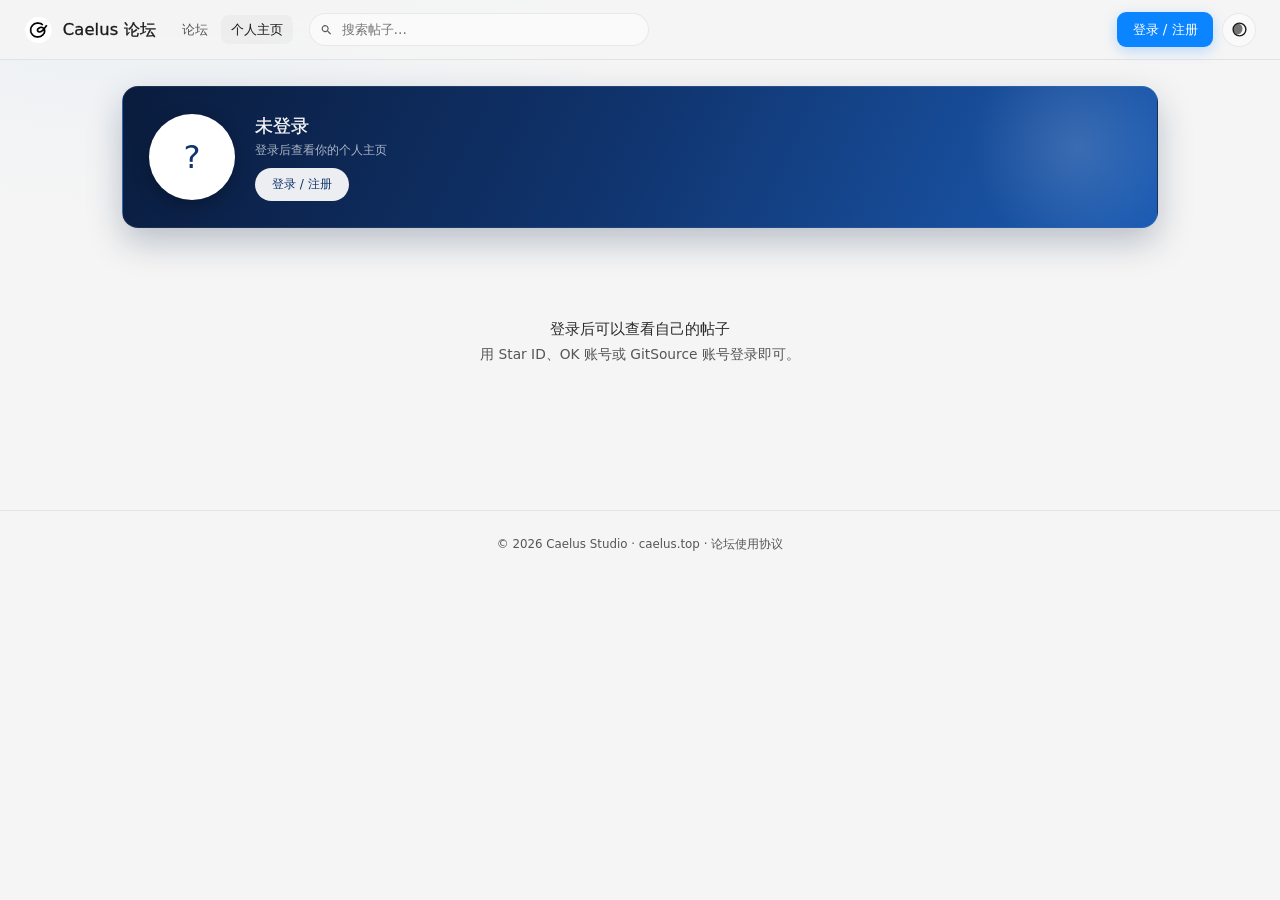
==== commit 5cf5d444: "论坛支持更换头像：个人主页 banner 头像可点（相机角标 hover 提示），本地裁剪压缩后上传；forum.js 新增 setAvatar 同步顶栏；资源版本 20261005c" ====
--- a/mine.html
+++ b/mine.html
@@ -6,13 +6,15 @@
 <title>个人主页 · Caelus 论坛</title>
 <link rel="icon" href="/assets/favicon.png" type="image/png">
 <link rel="stylesheet" href="https://www.caelus.top/fonts/opposans40/result.css">
-<link rel="stylesheet" href="/assets/forum.css?v=20261005a">
+<link rel="stylesheet" href="/assets/forum.css?v=20261005c">
 <script>(function(){try{var t=localStorage.getItem('theme')||(window.matchMedia('(prefers-color-scheme: dark)').matches?'dark':'light');document.documentElement.setAttribute('data-theme',t);}catch(e){}})();</script>
 </head>
 <body>
 <div class="wrap single">
   <div class="main">
     <div id="banner" class="profile-banner"><div class="helper" style="color:rgba(255,255,255,.75)">加载中…</div></div>
+    <div class="pf-tip" id="pfTip"></div>
+    <input type="file" id="avaFile" accept="image/png,image/jpeg,image/webp,image/gif" hidden>
 
     <div class="pf-tabs" id="tabs" style="display:none">
       <button data-tab="posts" class="on">我的帖子</button>
@@ -29,7 +31,7 @@
   © 2026 Caelus Studio · <a href="https://www.caelus.top/">caelus.top</a> · <a href="/rules.html">论坛使用协议</a>
 </footer>
 
-<script src="/assets/forum.js?v=20261005a"></script>
+<script src="/assets/forum.js?v=20261005c"></script>
 <script>
 (function () {
   var listEl = Forum.q('#list'), peopleEl = Forum.q('#people'),
@@ -73,9 +75,11 @@
       Forum.q('#bLogin').onclick = function () { Forum.openLogin(); };
       return;
     }
-    var ava = u.avatar
+    var inner = u.avatar
       ? '<img class="pf-ava" src="' + Forum.esc(u.avatar) + '" alt="">'
       : '<span class="pf-ava">' + Forum.esc(String(u.nickname || u.starId || '?').trim().charAt(0) || '?') + '</span>';
+    var ava = '<span class="pf-ava-wrap" id="avaEdit" title="点击更换头像">' + inner +
+      '<i class="pf-ava-edit">' + CAM_SVG + '</i></span>';
     var days = '';
     if (u.createdAt) {
       var n = Math.max(1, Math.floor((Date.now() - u.createdAt) / 86400000));
@@ -95,6 +99,57 @@
       '<span class="grow"></span>' +
       '<a class="pf-btn" href="/new.html">写帖子</a>' +
       '<a class="pf-btn ghost" href="https://www.caelus.top/account/">账号中心</a>';
+    var ed = Forum.q('#avaEdit');
+    if (ed) ed.onclick = pickAvatar;
+  }
+
+  /* ---------- 更换头像 ---------- */
+  var CAM_SVG = '<svg viewBox="0 0 24 24" aria-hidden="true"><path d="M9 3h6l1.5 2H20a1 1 0 0 1 1 1v12a1 1 0 0 1-1 1H4a1 1 0 0 1-1-1V6a1 1 0 0 1 1-1h3.5L9 3zm3 5.5a4 4 0 1 0 0 8 4 4 0 0 0 0-8zm0 2a2 2 0 1 1 0 4 2 2 0 0 1 0-4z"/></svg>';
+  function tip(msg, ok) {
+    var el = document.getElementById('pfTip');
+    if (!el) return;
+    el.textContent = msg || '';
+    el.className = 'pf-tip' + (ok ? ' ok' : '');
+    clearTimeout(tip._t);
+    if (msg) tip._t = setTimeout(function () { el.textContent = ''; el.className = 'pf-tip'; }, 2600);
+  }
+  function pickAvatar() {
+    var f = document.getElementById('avaFile');
+    if (!f) return;
+    f.value = '';
+    f.click();
+  }
+  // 本地裁成正方形 + 缩到 256×256 再传，别把原图直接丢给后端
+  function handleAvatarFile(file) {
+    if (!file) return;
+    if (!/^image\//.test(file.type || '')) { tip('请选择图片文件'); return; }
+    tip('正在处理图片…', true);
+    var fr = new FileReader();
+    fr.onload = function () {
+      var img = new Image();
+      img.onload = function () {
+        var S = 256;
+        var cv = document.createElement('canvas');
+        cv.width = cv.height = S;
+        var ctx = cv.getContext('2d');
+        var side = Math.min(img.width, img.height);
+        if (!side) { tip('图片读取失败，请换一张'); return; }
+        ctx.drawImage(img, (img.width - side) / 2, (img.height - side) / 2, side, side, 0, 0, S, S);
+        var url = cv.toDataURL('image/png');
+        if (url.length > 1600000) url = cv.toDataURL('image/jpeg', 0.88);
+        Forum.api('/api/auth/avatar', Forum.authBody({ data: url })).then(function (r) {
+          if (r && r.ok) {
+            Forum.setAvatar(r.user && r.user.avatar);
+            renderBanner();
+            tip('头像已更新', true);
+          } else tip((r && r.error) || '上传失败，请稍后再试');
+        })['catch'](function () { tip('网络异常，请稍后再试'); });
+      };
+      img.onerror = function () { tip('图片读取失败，请换一张'); };
+      img.src = fr.result;
+    };
+    fr.onerror = function () { tip('图片读取失败，请换一张'); };
+    fr.readAsDataURL(file);
   }
 
   /* ---------- 关注 / 粉丝 ---------- */
@@ -174,6 +229,7 @@
   [].forEach.call(tabsEl.querySelectorAll('button'), function (b) {
     b.addEventListener('click', function () { switchTab(b.getAttribute('data-tab')); });
   });
+  Forum.q('#avaFile').addEventListener('change', function () { handleAvatarFile(this.files && this.files[0]); });
 
   function load() {
     renderBanner();
--- a/assets/forum.css
+++ b/assets/forum.css
@@ -324,7 +324,7 @@
 .ok-btn:hover { border-color: var(--accent-line); }
 .ok-btn img { height: 17px; width: auto; border-radius: 4px; }
 .ok-btn img.gslogo { height: 19px; width: auto; border-radius: 0; }
-.ok-btn img.oklogo { height: 15px; width: auto; border-radius: 0; filter: invert(1) brightness(1.5); }
+.ok-btn img.oklogo { height: 12px; width: auto; border-radius: 0; filter: invert(1) brightness(1.5); }
 [data-theme="light"] .ok-btn img.oklogo { filter: none; }
 .divider { display: flex; align-items: center; gap: 10px; margin: 16px 0 12px; color: var(--text-muted); font-size: .72rem; }
 .divider::before, .divider::after { content: ''; flex: 1 1 auto; height: 1px; background: var(--border-color); }
@@ -531,3 +531,16 @@
   .profile-banner { flex-wrap: wrap; padding: 20px 18px; }
   .profile-banner .grow { display: none; }
 }
+
+/* ---------- 个人主页：更换头像 + 提示条 ---------- */
+.pf-ava-wrap { position: relative; flex: none; display: inline-block; line-height: 0; cursor: pointer; border-radius: 50%; }
+.pf-ava-wrap .pf-ava { display: block; }
+.pf-ava-wrap .pf-ava-edit {
+  position: absolute; left: 0; right: 0; bottom: 0; height: 26px; border-radius: 0 0 999px 999px;
+  background: rgba(0, 0, 0, .5); color: #fff; display: flex; align-items: center; justify-content: center;
+  opacity: 0; transition: opacity .15s;
+}
+.pf-ava-wrap:hover .pf-ava-edit { opacity: 1; }
+.pf-ava-wrap .pf-ava-edit svg { width: 15px; height: 15px; fill: currentColor; }
+.pf-tip { min-height: 17px; margin: -4px 0 8px; font-size: .76rem; color: #e5484d; }
+.pf-tip.ok { color: #2ea043; }
